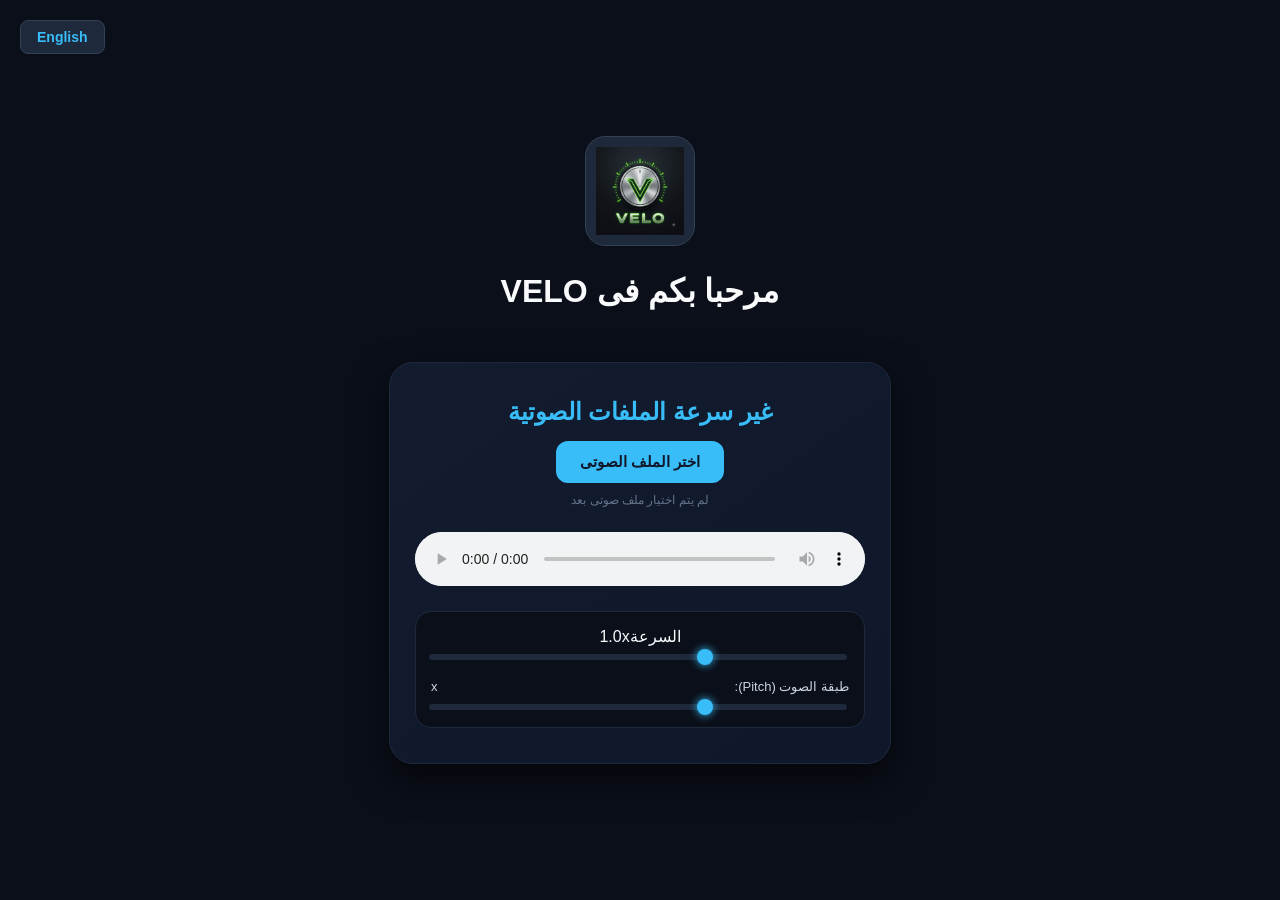
==== index.html @ adcaf822 "Add files via upload" ====
<!DOCTYPE html>
<html lang="ar" dir="rtl">
<head>
    <meta charset="UTF-8">
    <meta name="viewport" content="width=device-width, initial-scale=1.0">
    <link rel="stylesheet" href="style.css">
    <title>VELO</title>
    <link rel="icon" type="image/png" href="لوجو.png">
</head>
<body>
    <div class="logo-container">
        <img src="لوجو.png" alt="VELO Logo" class="site-logo">
    </div>
    <h1>مرحبا بكم فى VELO</h1>
    <a href="en.html" class="lang-btn">English</a>
    <marquee direction="" >
            <p><strong>منصة عربية للتحكم فى سرعة الملفات الصوتية</strong></p>
    </marquee>
    <div class="audio-card">
        <h2>غير سرعة الملفات الصوتية</h2>
        <label for="audio-upload" class="upload-btn">اختر الملف الصوتى</label>
        <input type="file" id="audio-upload" accept="audio/*">
        <div id="file-name" class="file-name">لم يتم اختيار ملف صوتى بعد</div>
        <audio id="audio-element" controls></audio>
        <div class="controls-container">
            <div class="controls-group">
                <label>السرعة<span id="speed-val">1.0</span>x</label>
                <input type="range" id="speed-slider" min="0.5" max="2.0" step="0.1" value="1">
            </div>
            <div class="control-group">
                <label>طبقة الصوت (Pitch): <span id="pitch-val"></span>x</label>
                <input type="range" id="pitch-slider" min="0.5" max="2.0" step="0.1" value="1">
            </div>
        </div>
    </div>
    <script src="main.js">
        localStorage.setItem('preferredLang', 'ar');
    </script>
</body>
</html>
---- style.css ----
/* تنسيق عام للجسم والخلفية المظلمة */
body {
    background-color: #0b0f19;
    color: #f8fafc;
    font-family: 'Segoe UI', Tahoma, Geneva, Verdana, sans-serif;
    display: flex;
    flex-direction: column;
    justify-content: center;
    align-items: center;
    min-height: 100vh;
    margin: 0;
    padding: 20px;
    box-sizing: border-box;
}

/* زر تغيير اللغة الأنيق في الأعلى */
.lang-btn {
    position: absolute;
    top: 20px;
    background-color: #1e293b;
    color: #38bdf8;
    border: 1px solid #334155;
    padding: 8px 16px;
    border-radius: 8px;
    font-weight: bold;
    text-decoration: none;
    font-size: 14px;
    transition: all 0.2s ease;
    z-index: 100;
}

.lang-btn:hover {
    background-color: #38bdf8;
    color: #0f172a;
    box-shadow: 0 0 12px rgba(56, 189, 248, 0.4);
}

/* تحديد اتجاه زر اللغة تلقائياً */
html[dir="rtl"] .lang-btn { left: 20px; }
html[dir="ltr"] .lang-btn { right: 20px; }

/* الكارد المركزي الذي يجمع كل عناصر VELO في منتصف الصفحة تماماً */
.audio-card {
    background: linear-gradient(145deg, #131b2e, #0f172a);
    padding: 35px 25px;
    border-radius: 24px;
    box-shadow: 0 15px 35px rgba(0, 0, 0, 0.6);
    width: 100%;
    max-width: 450px;
    text-align: center;
    border: 1px solid #1e293b;
    display: flex;
    flex-direction: column;
    align-items: center;
    gap: 15px;
}

/* حاوية اللوجو لضمان أبعاد متناسقة */
.logo-container {
    width: 110px;
    height: 110px;
    display: flex;
    justify-content: center;
    align-items: center;
    margin-bottom: 5px;
    background-color: #1e293b;
    border-radius: 20px;
    border: 1px solid #334155;
    padding: 10px;
    box-sizing: border-box;
}

/* صورة اللوجو */
.site-logo {
    max-width: 100%;
    max-height: 100%;
    object-fit: contain;
}

/* النصوص الأساسية */
h2 {
    margin: 0;
    color: #38bdf8;
    font-size: 24px;
    font-weight: 700;
}

p {
    margin: 0 0 10px 0;
    color: #94a3b8;
    font-size: 14px;
    line-height: 1.5;
}

/* مشغل الصوت الافتراضي */
audio {
    width: 100%;
    border-radius: 30px;
    background-color: #f1f5f9;
    margin: 10px 0;
}

/* زر اختيار الملف بشكل عصري */
.upload-btn {
    display: inline-block;
    background-color: #38bdf8;
    color: #0f172a;
    padding: 12px 24px;
    border-radius: 12px;
    font-weight: bold;
    cursor: pointer;
    transition: background-color 0.2s, transform 0.1s;
    font-size: 15px;
}

.upload-btn:hover {
    background-color: #0ea5e9;
    transform: translateY(-1px);
}

#audio-upload {
    display: none;
}

.file-name {
    font-size: 12px;
    color: #64748b;
    margin-top: -5px;
}

/* صندوق التحكم بالمؤشرات */
.controls-container {
    width: 100%;
    background-color: #0b0f19;
    padding: 15px;
    border-radius: 16px;
    border: 1px solid #1e293b;
    box-sizing: border-box;
    display: flex;
    flex-direction: column;
    gap: 15px;
}

.control-group {
    display: flex;
    flex-direction: column;
    gap: 8px;
}

.control-group label {
    display: flex;
    justify-content: space-between;
    font-size: 13px;
    color: #cbd5e1;
}

.control-group span {
    color: #38bdf8;
    font-weight: bold;
}

/* تصميم شريط السحب العصري */
input[type="range"] {
    -webkit-appearance: none;
    width: 100%;
    height: 6px;
    background: #1e293b;
    border-radius: 5px;
    outline: none;
}

input[type="range"]::-webkit-slider-thumb {
    -webkit-appearance: none;
    width: 16px;
    height: 16px;
    background: #38bdf8;
    border-radius: 50%;
    cursor: pointer;
    box-shadow: 0 0 8px #38bdf8;
}
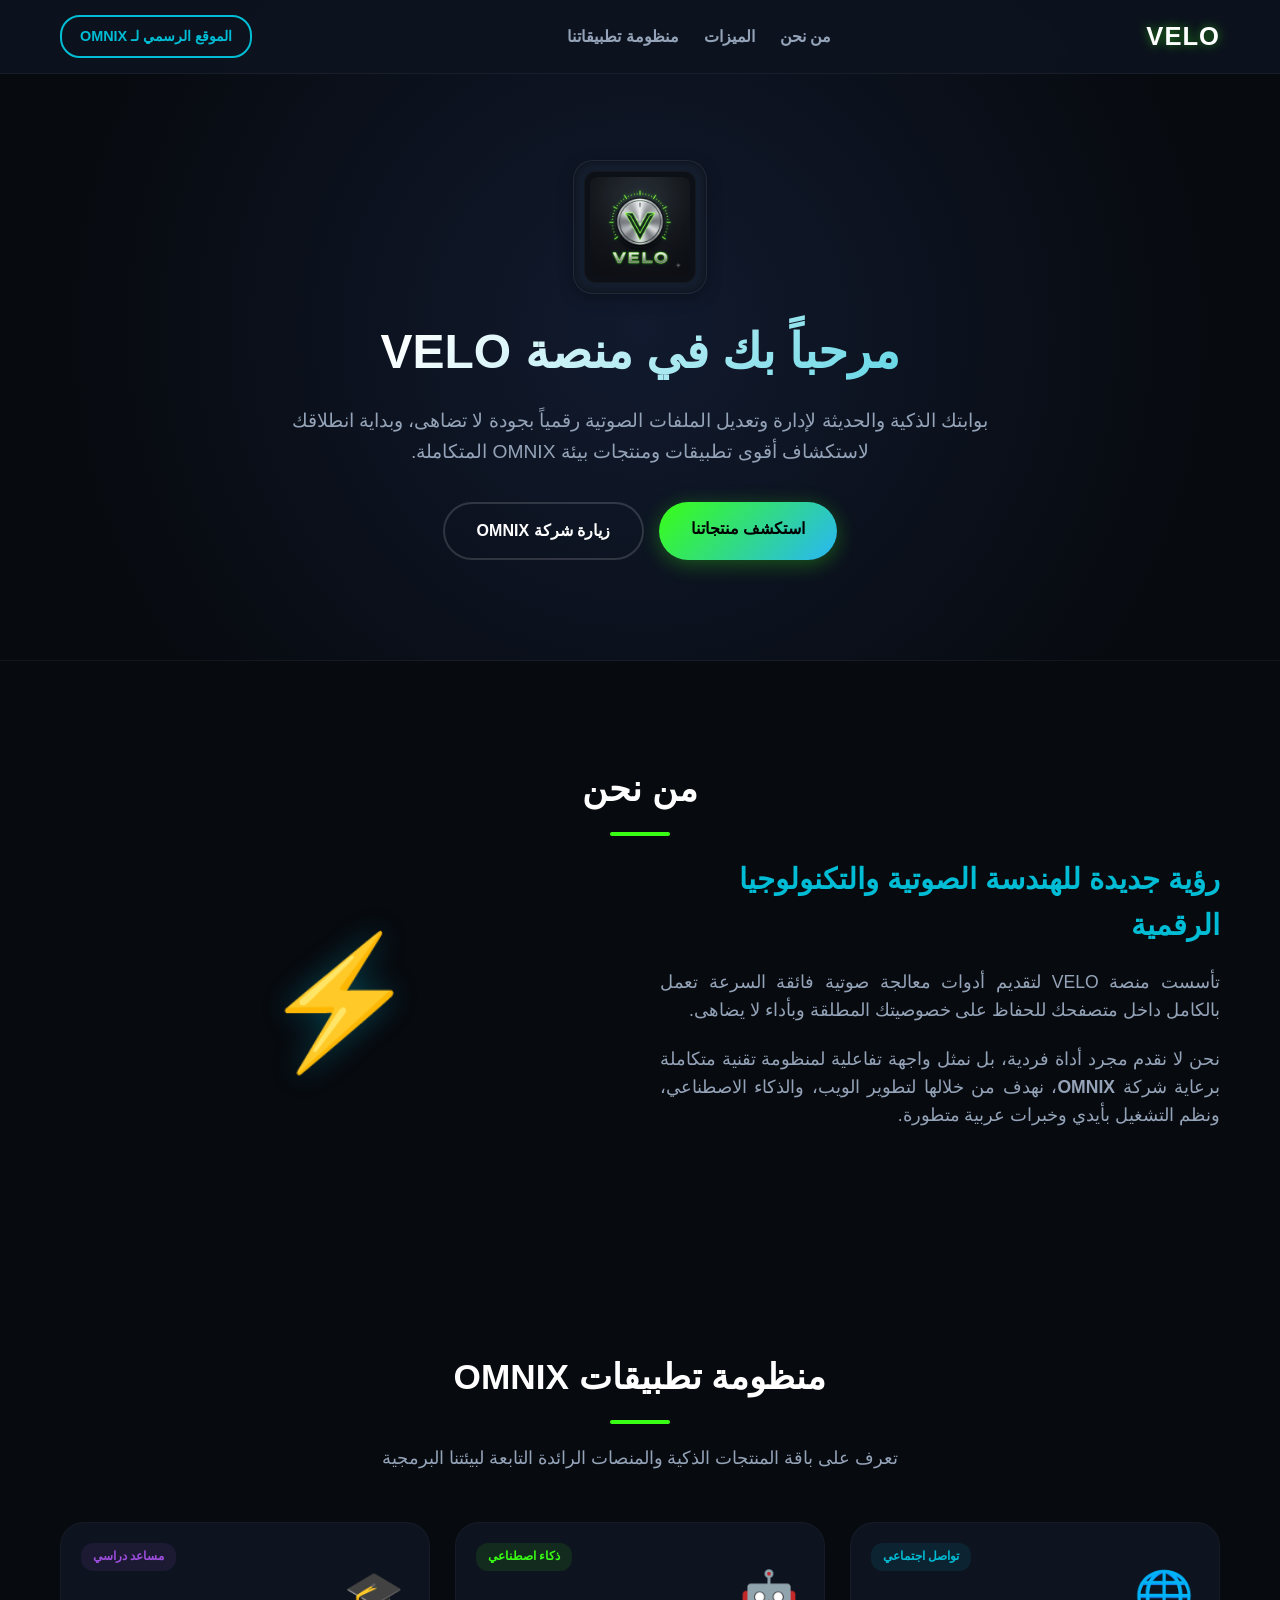
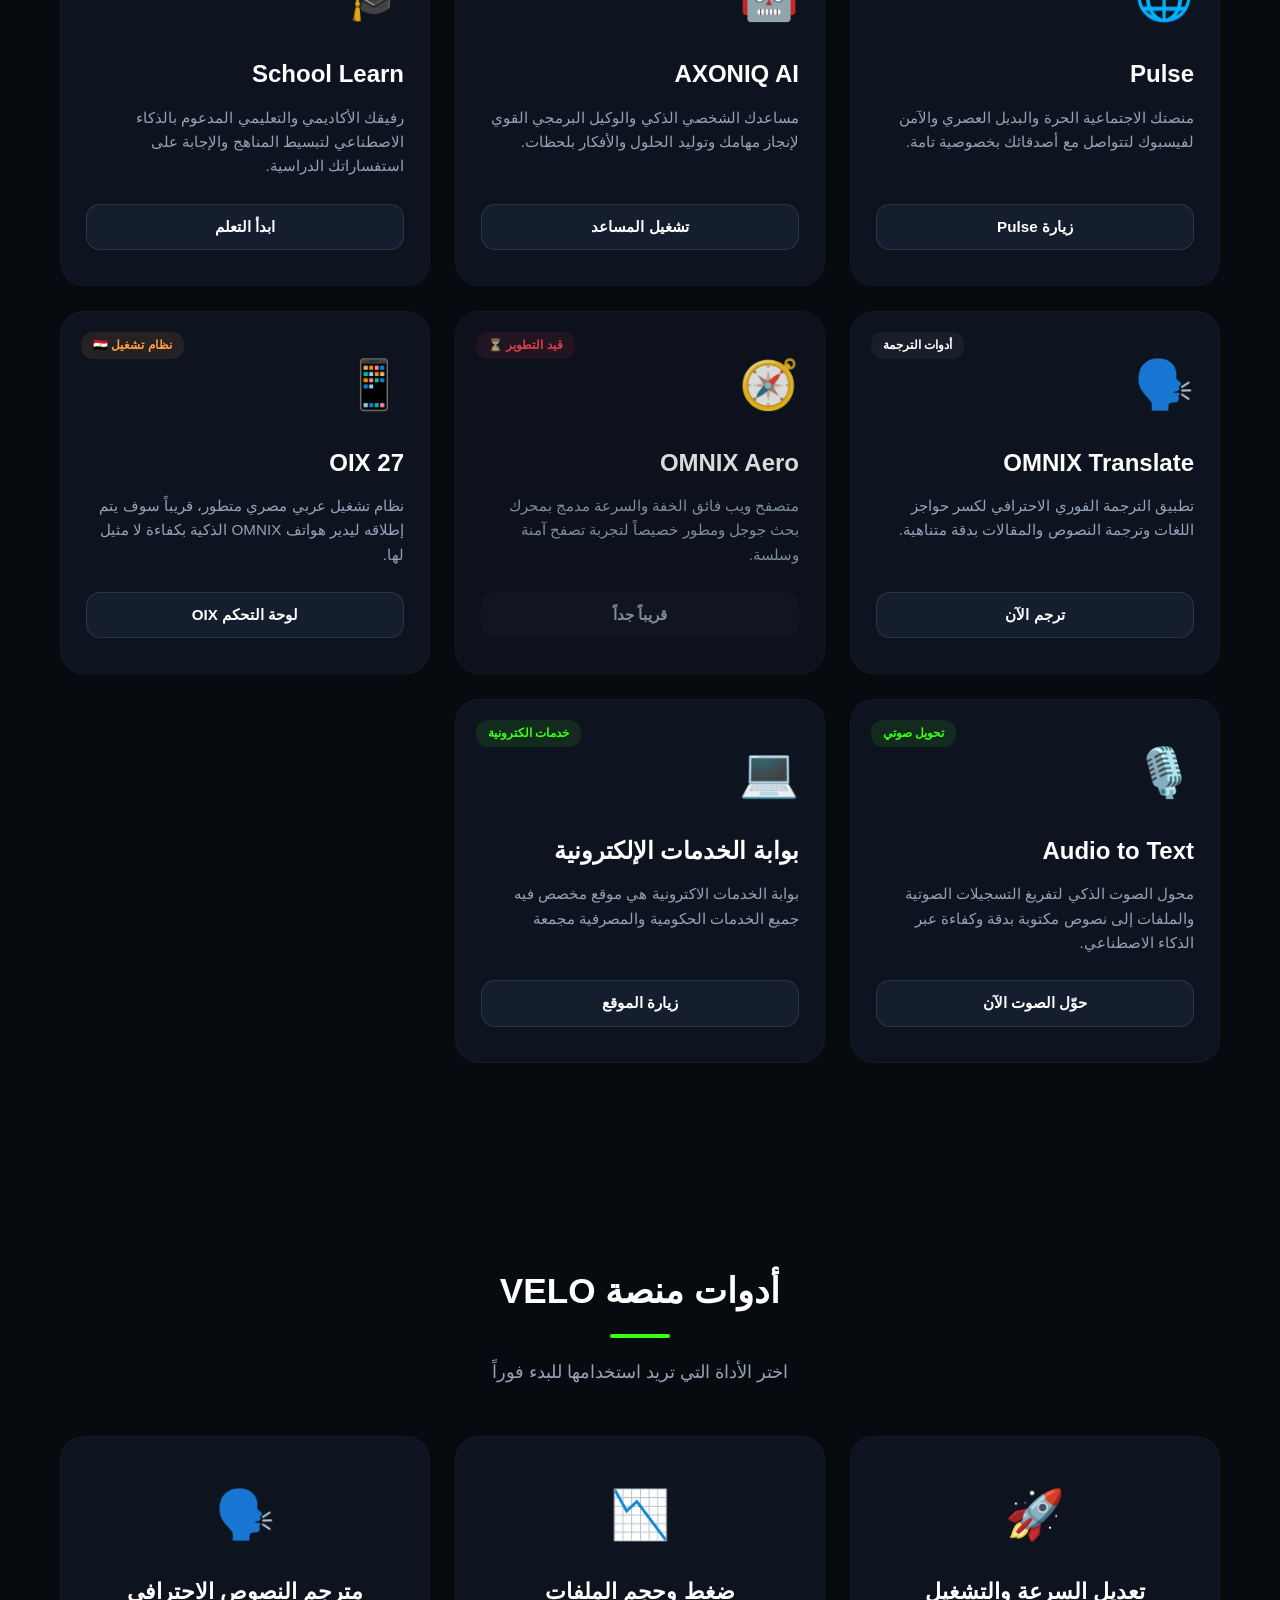
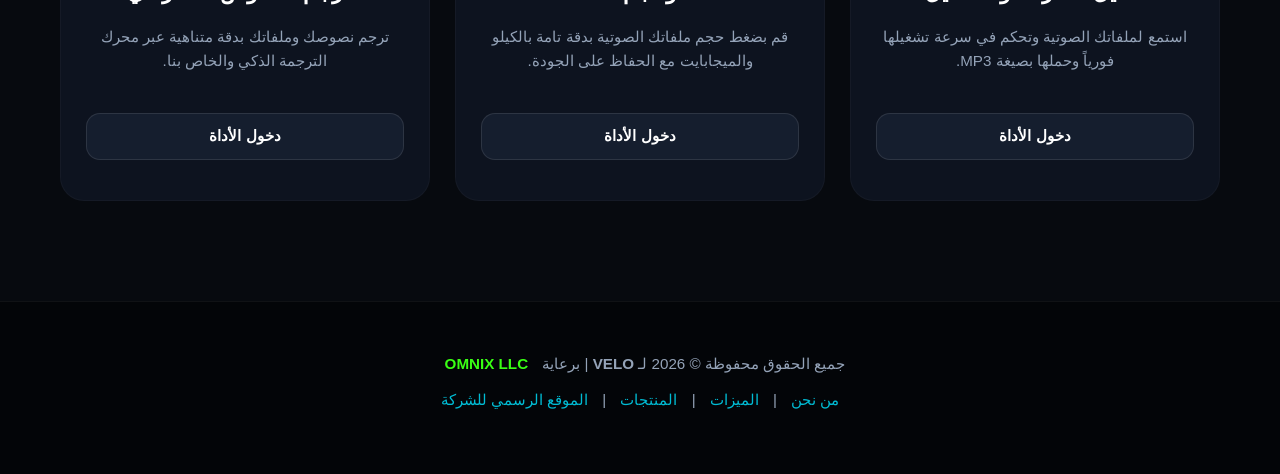
==== commit 98adaf74: "Add files via upload" ====
--- a/index.html
+++ b/index.html
@@ -3,38 +3,181 @@
 <head>
     <meta charset="UTF-8">
     <meta name="viewport" content="width=device-width, initial-scale=1.0">
-    <link rel="stylesheet" href="style.css">
-    <title>VELO</title>
+    <title>VELO - بوابة تطبيقات OMNIX</title>
+    <!-- ربط ملف الـ CSS الخارجي المطور -->
+    <link rel="stylesheet" href="home.css">
+    <link href="https://fonts.googleapis.com/css2?family=Cairo:wght@400;600;700;900&display=swap" rel="stylesheet">
     <link rel="icon" type="image/png" href="لوجو.png">
 </head>
 <body>
-    <div class="logo-container">
-        <img src="لوجو.png" alt="VELO Logo" class="site-logo">
-    </div>
-    <h1>مرحبا بكم فى VELO</h1>
-    <a href="en.html" class="lang-btn">English</a>
-    <marquee direction="" >
-            <p><strong>منصة عربية للتحكم فى سرعة الملفات الصوتية</strong></p>
-    </marquee>
-    <div class="audio-card">
-        <h2>غير سرعة الملفات الصوتية</h2>
-        <label for="audio-upload" class="upload-btn">اختر الملف الصوتى</label>
-        <input type="file" id="audio-upload" accept="audio/*">
-        <div id="file-name" class="file-name">لم يتم اختيار ملف صوتى بعد</div>
-        <audio id="audio-element" controls></audio>
-        <div class="controls-container">
-            <div class="controls-group">
-                <label>السرعة<span id="speed-val">1.0</span>x</label>
-                <input type="range" id="speed-slider" min="0.5" max="2.0" step="0.1" value="1">
+
+    <!-- شريط التنقل العلوي (Navbar) -->
+    <nav class="navbar">
+        <div class="nav-container">
+            <div class="nav-brand">
+                <span class="brand-glow">VELO</span>
             </div>
-            <div class="control-group">
-                <label>طبقة الصوت (Pitch): <span id="pitch-val"></span>x</label>
-                <input type="range" id="pitch-slider" min="0.5" max="2.0" step="0.1" value="1">
+            <ul class="nav-links">
+                <li><a href="#about">من نحن</a></li>
+                <li><a href="#features">الميزات</a></li>
+                <li><a href="#products">منظومة تطبيقاتنا</a></li>
+            </ul>
+            <a href="https://omnixllc.lovable.app" target="_blank" class="btn-nav">الموقع الرسمي لـ OMNIX</a>
+        </div>
+    </nav>
+
+    <!-- قسم الترحيب والبطولة -->
+    <header class="hero">
+        <div class="logo-container">
+            <div class="logo-wrapper">
+                <img src="لوجو.png" alt="VELO Logo" class="logo-img">
             </div>
         </div>
-    </div>
-    <script src="main.js">
-        localStorage.setItem('preferredLang', 'ar');
-    </script>
+        <h1>مرحباً بك في منصة VELO</h1>
+        <p>بوابتك الذكية والحديثة لإدارة وتعديل الملفات الصوتية رقمياً بجودة لا تضاهى، وبداية انطلاقك لاستكشاف أقوى تطبيقات ومنتجات بيئة OMNIX المتكاملة.</p>
+        <div class="hero-actions">
+            <a href="#products" class="btn-primary">استكشف منتجاتنا</a>
+            <a href="https://omnixllc.lovable.app" target="_blank" class="btn-secondary-hero">زيارة شركة OMNIX</a>
+        </div>
+    </header>
+
+    <!-- قسم من نحن -->
+    <section id="about">
+        <h2 class="section-title">من نحن</h2>
+        <div class="about-grid">
+            <div class="about-col about-text">
+                <h3>رؤية جديدة للهندسة الصوتية والتكنولوجيا الرقمية</h3>
+                <p>تأسست منصة VELO لتقديم أدوات معالجة صوتية فائقة السرعة تعمل بالكامل داخل متصفحك للحفاظ على خصوصيتك المطلقة وبأداء لا يضاهى.</p>
+                <p>نحن لا نقدم مجرد أداة فردية، بل نمثل واجهة تفاعلية لمنظومة تقنية متكاملة برعاية شركة <strong>OMNIX</strong>، نهدف من خلالها لتطوير الويب، والذكاء الاصطناعي، ونظم التشغيل بأيدي وخبرات عربية متطورة.</p>
+            </div>
+            <div class="about-col icon-col">
+                <div class="about-graphic">⚡</div>
+            </div>
+        </div>
+    </section>
+
+    <!-- قسم منتجات المنصة (Products Grid Showcase) -->
+    <section id="products">
+        <h2 class="section-title">منظومة تطبيقات OMNIX</h2>
+        <p class="section-subtitle">تعرف على باقة المنتجات الذكية والمنصات الرائدة التابعة لبيئتنا البرمجية</p>
+        
+        <div class="products-grid">
+            
+            <!-- 1. Pulse -->
+            <div class="product-card">
+                <div class="prod-badge badge-social">تواصل اجتماعي</div>
+                <div class="prod-icon">🌐</div>
+                <h3>Pulse</h3>
+                <p>منصتك الاجتماعية الحرة والبديل العصري والآمن لفيسبوك لتتواصل مع أصدقائك بخصوصية تامة.</p>
+                <a href="https://pulse-omnix.lovable.app" target="_blank" class="prod-link-btn">زيارة Pulse</a>
+            </div>
+
+            <!-- 2. AXONIQ AI -->
+            <div class="product-card">
+                <div class="prod-badge badge-ai">ذكاء اصطناعي</div>
+                <div class="prod-icon">🤖</div>
+                <h3>AXONIQ AI</h3>
+                <p>مساعدك الشخصي الذكي والوكيل البرمجي القوي لإنجاز مهامك وتوليد الحلول والأفكار بلحظات.</p>
+                <a href="https://agent.jotform.com/01999feb586f7f22bc2e40ecd0f77e2ca2d9" target="_blank" class="prod-link-btn">تشغيل المساعد</a>
+            </div>
+
+            <!-- 3. School Learn -->
+            <div class="product-card">
+                <div class="prod-badge badge-edu">مساعد دراسي</div>
+                <div class="prod-icon">🎓</div>
+                <h3>School Learn</h3>
+                <p>رفيقك الأكاديمي والتعليمي المدعوم بالذكاء الاصطناعي لتبسيط المناهج والإجابة على استفساراتك الدراسية.</p>
+                <a href="https://app.edcafe.ai/chatbots/694bc76c77a50eb783944f0c" target="_blank" class="prod-link-btn">ابدأ التعلم</a>
+            </div>
+
+            <!-- 4. OMNIX Translate -->
+            <div class="product-card">
+                <div class="prod-badge badge-tool">أدوات الترجمة</div>
+                <div class="prod-icon">🗣️</div>
+                <h3>OMNIX Translate</h3>
+                <p>تطبيق الترجمة الفوري الاحترافي لكسر حواجز اللغات وترجمة النصوص والمقالات بدقة متناهية.</p>
+                <a href="https://omnix-translate.lovable.app" target="_blank" class="prod-link-btn">ترجم الآن</a>
+            </div>
+
+            <!-- 5. OMNIX Aero -->
+            <div class="product-card dev-card">
+                <div class="prod-badge badge-dev">قيد التطوير ⏳</div>
+                <div class="prod-icon">🧭</div>
+                <h3>OMNIX Aero</h3>
+                <p>متصفح ويب فائق الخفة والسرعة مدمج بمحرك بحث جوجل ومطور خصيصاً لتجربة تصفح آمنة وسلسة.</p>
+                <span class="prod-link-btn disabled">قريباً جداً</span>
+            </div>
+
+            <!-- 6. OIX 27 -->
+            <div class="product-card">
+                <div class="prod-badge badge-os">نظام تشغيل 🇪🇬</div>
+                <div class="prod-icon">📱</div>
+                <h3>OIX 27</h3>
+                <p>نظام تشغيل عربي مصري متطور، قريباً سوف يتم إطلاقه ليدير هواتف OMNIX الذكية بكفاءة لا مثيل لها.</p>
+                <a href="https://oix-os-dashboard-32710971962.us-west1.run.app/" target="_blank" class="prod-link-btn btn-os">لوحة التحكم OIX</a>
+            </div>
+
+            <!-- 7. Audio to Text -->
+            <div class="product-card">
+                <div class="prod-badge badge-ai">تحويل صوتي</div>
+                <div class="prod-icon">🎙️</div>
+                <h3>Audio to Text</h3>
+                <p>محول الصوت الذكي لتفريغ التسجيلات الصوتية والملفات إلى نصوص مكتوبة بدقة وكفاءة عبر الذكاء الاصطناعي.</p>
+                <a href="https://ai.studio/apps/50021029-25b6-42e1-9110-183f9dffd6e2?fullscreenApplet=true" target="_blank" class="prod-link-btn">حوّل الصوت الآن</a>
+            </div>
+            <div class="product-card">
+                <div class="prod-badge badge-ai">خدمات الكترونية</div>
+                <div class="prod-icon">💻</div>
+                <h3>بوابة الخدمات الإلكترونية</h3>
+                <p>بوابة الخدمات الاكترونية هي موقع مخصص فيه جميع الخدمات الحكومية والمصرفية مجمعة</p>
+                <a href="https://abdou825.github.io/bwabet-elkhadmat/" target="_blank" class="prod-link-btn">زيارة الموقع</a>
+            </div>
+
+        </div>
+    </section>
+    <!-- قسم ميزات وأدوات المنصة التفاعلي -->
+    <section id="features">
+        <h2 class="section-title">أدوات منصة VELO</h2>
+        <p class="section-subtitle">اختر الأداة التي تريد استخدامها للبدء فوراً</p>
+        <div class="features-grid">
+            
+            <!-- كارت أداة السرعة -->
+            <div class="feature-card">
+                <div class="feature-icon">🚀</div>
+                <h3>تعديل السرعة والتشغيل</h3>
+                <p>استمع لملفاتك الصوتية وتحكم في سرعة تشغيلها فورياً وحملها بصيغة MP3.</p>
+                <a href="ar.html" class="prod-link-btn" style="margin-top: 15px;">دخول الأداة</a>
+            </div>
+
+            <!-- كارت أداة الضغط -->
+            <div class="feature-card">
+                <div class="feature-icon">📉</div>
+                <h3>ضغط وحجم الملفات</h3>
+                <p>قم بضغط حجم ملفاتك الصوتية بدقة تامة بالكيلو والميجابايت مع الحفاظ على الجودة.</p>
+                <a href="compress_ar.html" class="prod-link-btn" style="margin-top: 15px;">دخول الأداة</a>
+            </div>
+
+            <!-- كارت أداة الترجمة -->
+            <div class="feature-card">
+                <div class="feature-icon">🗣️</div>
+                <h3>مترجم النصوص الاحترافي</h3>
+                <p>ترجم نصوصك وملفاتك بدقة متناهية عبر محرك الترجمة الذكي والخاص بنا.</p>
+                <a href="translate.html" class="prod-link-btn" style="margin-top: 15px;">دخول الأداة</a>
+            </div>
+
+        </div>
+    </section>
+
+    <!-- تذييل الصفحة -->
+    <footer>
+        <p>جميع الحقوق محفوظة © 2026 لـ <strong>VELO</strong> | برعاية <a href="https://omnixllc.lovable.app" target="_blank" style="color: var(--color-neon-green); font-weight: bold;">OMNIX LLC</a></p>
+        <p>
+            <a href="#about">من نحن</a> | 
+            <a href="#features">الميزات</a> | 
+            <a href="#products">المنتجات</a> | 
+            <a href="https://omnixllc.lovable.app" target="_blank">الموقع الرسمي للشركة</a>
+        </p>
+    </footer>
+
 </body>
 </html>
--- a/home.css
+++ b/home.css
@@ -0,0 +1,470 @@
+/* إعدادات الخطوط والألوان العامة للمظهر المظلم الحديث */
+:root {
+    --bg-dark: #070a0f;
+    --bg-card: #0d131f;
+    --bg-accent: #151e2e;
+    --text-main: #ffffff;
+    --text-muted: #94a3b8;
+    --color-neon-green: #39ff14;
+    --color-blue: #00bcd4;
+    --color-purple: #9d4edd;
+    --color-red: #ff4757;
+    --transition-speed: 0.3s;
+}
+
+* {
+    box-sizing: border-box;
+    margin: 0;
+    padding: 0;
+    font-family: 'Segoe UI', Tahoma, Geneva, Verdana, sans-serif;
+}
+
+body {
+    background-color: var(--bg-dark);
+    color: var(--text-main);
+    line-height: 1.6;
+    overflow-x: hidden;
+}
+
+/* شريط التنقل العلوي (Navbar) */
+.navbar {
+    background-color: rgba(13, 19, 31, 0.95);
+    border-bottom: 1px solid rgba(255, 255, 255, 0.05);
+    position: fixed;
+    top: 0;
+    left: 0;
+    width: 100%;
+    z-index: 1000;
+    backdrop-filter: blur(10px);
+}
+
+.nav-container {
+    max-width: 1200px;
+    margin: 0 auto;
+    padding: 15px 20px;
+    display: flex;
+    justify-content: space-between;
+    align-items: center;
+}
+
+.nav-brand .brand-glow {
+    font-size: 1.6rem;
+    font-weight: 900;
+    color: var(--text-main);
+    letter-spacing: 1px;
+    text-shadow: 0 0 10px rgba(57, 255, 20, 0.5);
+}
+
+.nav-links {
+    display: flex;
+    list-style: none;
+    gap: 25px;
+}
+
+.nav-links a {
+    color: var(--text-muted);
+    text-decoration: none;
+    font-weight: 600;
+    transition: color var(--transition-speed);
+}
+
+.nav-links a:hover {
+    color: var(--color-neon-green);
+}
+
+.btn-nav {
+    background-color: transparent;
+    color: var(--color-blue);
+    border: 2px solid var(--color-blue);
+    padding: 8px 18px;
+    border-radius: 20px;
+    text-decoration: none;
+    font-weight: bold;
+    font-size: 0.9rem;
+    transition: all var(--transition-speed);
+}
+
+.btn-nav:hover {
+    background-color: var(--color-blue);
+    color: #000;
+    box-shadow: 0 0 15px rgba(0, 188, 212, 0.4);
+}
+
+/* حاوية الشعار الاحترافي المقتبس من التصميم */
+.logo-container {
+    display: inline-flex;
+    justify-content: center;
+    align-items: center;
+    background-color: var(--bg-accent);
+    padding: 10px;
+    border-radius: 20px;
+    box-shadow: inset 0 0 8px rgba(0, 0, 0, 0.5), 
+                0 4px 15px rgba(0, 0, 0, 0.3);
+    border: 1px solid rgba(255, 255, 255, 0.05);
+    transition: transform var(--transition-speed) ease, box-shadow var(--transition-speed) ease;
+    margin-bottom: 20px;
+}
+
+.logo-wrapper {
+    background-color: #0d1117;
+    padding: 5px;
+    border-radius: 12px;
+    display: flex;
+    justify-content: center;
+    align-items: center;
+    overflow: hidden;
+    border: 1px solid rgba(255, 255, 255, 0.03);
+}
+
+.logo-img {
+    width: 100px;
+    height: 100px;
+    object-fit: cover;
+    border-radius: 8px;
+    display: block;
+}
+
+.logo-container:hover {
+    transform: translateY(-2px);
+    box-shadow: inset 0 0 8px rgba(0, 0, 0, 0.5), 
+                0 8px 25px rgba(57, 255, 20, 0.2);
+}
+
+/* قسم الترحيب / البطولة (Hero Section) */
+header.hero {
+    position: relative;
+    padding: 160px 20px 100px;
+    text-align: center;
+    background: radial-gradient(circle at center, #111a2e 0%, var(--bg-dark) 80%);
+    border-bottom: 1px solid rgba(255, 255, 255, 0.05);
+}
+
+.hero h1 {
+    font-size: 3rem;
+    font-weight: 800;
+    margin-bottom: 15px;
+    background: linear-gradient(135deg, var(--text-main) 30%, var(--color-blue) 100%);
+    -webkit-background-clip: text;
+    -webkit-text-fill-color: transparent;
+}
+
+.hero p {
+    font-size: 1.2rem;
+    color: var(--text-muted);
+    max-width: 750px;
+    margin: 0 auto 35px;
+}
+
+.hero-actions {
+    display: flex;
+    justify-content: center;
+    gap: 15px;
+}
+
+.btn-primary {
+    display: inline-block;
+    background: linear-gradient(135deg, var(--color-neon-green) 0%, #29b6f6 100%);
+    color: #000;
+    font-weight: bold;
+    padding: 14px 32px;
+    border-radius: 30px;
+    text-decoration: none;
+    box-shadow: 0 4px 20px rgba(57, 255, 20, 0.3);
+    transition: all var(--transition-speed) ease;
+}
+
+.btn-primary:hover {
+    transform: translateY(-3px);
+    box-shadow: 0 8px 25px rgba(57, 255, 20, 0.5);
+}
+
+.btn-secondary-hero {
+    display: inline-block;
+    background-color: transparent;
+    color: var(--text-main);
+    font-weight: bold;
+    padding: 14px 32px;
+    border-radius: 30px;
+    text-decoration: none;
+    border: 2px solid rgba(255, 255, 255, 0.15);
+    transition: all var(--transition-speed) ease;
+}
+
+.btn-secondary-hero:hover {
+    background-color: rgba(255, 255, 255, 0.05);
+    border-color: var(--text-main);
+}
+
+/* التنسيق العام للأقسام */
+section {
+    padding: 100px 20px;
+    max-width: 1200px;
+    margin: 0 auto;
+}
+
+.section-title {
+    text-align: center;
+    font-size: 2.2rem;
+    margin-bottom: 20px;
+    position: relative;
+    color: var(--text-main);
+}
+
+.section-title::after {
+    content: '';
+    display: block;
+    width: 60px;
+    height: 4px;
+    background: var(--color-neon-green);
+    margin: 15px auto 0;
+    border-radius: 2px;
+}
+
+.section-subtitle {
+    text-align: center;
+    color: var(--text-muted);
+    font-size: 1.1rem;
+    margin-bottom: 50px;
+}
+
+/* قسم من نحن */
+.about-grid {
+    display: flex;
+    gap: 40px;
+    align-items: center;
+    justify-content: space-between;
+}
+
+.about-col {
+    flex: 1;
+}
+
+.about-text h3 {
+    font-size: 1.8rem;
+    margin-bottom: 20px;
+    color: var(--color-blue);
+}
+
+.about-text p {
+    color: var(--text-muted);
+    font-size: 1.1rem;
+    margin-bottom: 20px;
+    text-align: justify;
+}
+
+.icon-col {
+    display: flex;
+    justify-content: center;
+    align-items: center;
+}
+
+.about-graphic {
+    font-size: 8rem; 
+    color: var(--color-blue); 
+    text-shadow: 0 0 30px rgba(0, 188, 212, 0.3);
+}
+
+/* قسم ميزات المنصة كأدوات تفاعلية */
+.features-grid {
+    display: flex;
+    gap: 25px;
+    justify-content: space-between;
+}
+
+.feature-card {
+    flex: 1;
+    background-color: var(--bg-card);
+    padding: 40px 25px;
+    border-radius: 24px;
+    text-align: center;
+    border: 1px solid rgba(255, 255, 255, 0.03);
+    display: flex;
+    flex-direction: column;
+    justify-content: space-between;
+    transition: all var(--transition-speed) ease;
+}
+
+.feature-card:hover {
+    transform: translateY(-8px);
+    border-color: rgba(57, 255, 20, 0.3);
+    box-shadow: 0 12px 30px rgba(57, 255, 20, 0.08);
+}
+
+.feature-icon {
+    font-size: 3rem;
+    color: var(--color-neon-green);
+    margin-bottom: 20px;
+}
+
+.feature-card h3 {
+    font-size: 1.4rem;
+    margin-bottom: 15px;
+    color: var(--text-main);
+}
+
+.feature-card p {
+    color: var(--text-muted);
+    font-size: 0.95rem;
+    margin-bottom: 25px;
+    flex-grow: 1;
+}
+
+/* قسم شبكة المنتجات لـ OMNIX (Products Grid) */
+.products-grid {
+    display: grid;
+    grid-template-columns: repeat(auto-fit, minmax(320px, 1fr));
+    gap: 25px;
+}
+
+.product-card {
+    background-color: var(--bg-card);
+    border-radius: 24px;
+    padding: 35px 25px;
+    border: 1px solid rgba(255, 255, 255, 0.03);
+    position: relative;
+    display: flex;
+    flex-direction: column;
+    justify-content: space-between;
+    align-items: flex-start;
+    transition: all var(--transition-speed) ease;
+}
+
+.product-card:hover {
+    transform: translateY(-6px);
+    border-color: rgba(0, 188, 212, 0.3);
+    box-shadow: 0 12px 30px rgba(0, 0, 0, 0.5);
+}
+
+/* بادج نوع وتصنيف التطبيق */
+.prod-badge {
+    position: absolute;
+    top: 20px;
+    left: 20px;
+    font-size: 0.75rem;
+    font-weight: bold;
+    padding: 4px 12px;
+    border-radius: 12px;
+}
+
+.badge-social { background-color: rgba(0, 188, 212, 0.1); color: var(--color-blue); }
+.badge-ai { background-color: rgba(57, 255, 20, 0.1); color: var(--color-neon-green); }
+.badge-edu { background-color: rgba(157, 78, 221, 0.1); color: var(--color-purple); }
+.badge-tool { background-color: rgba(255, 255, 255, 0.05); color: var(--text-main); }
+.badge-dev { background-color: rgba(255, 71, 87, 0.1); color: var(--color-red); }
+.badge-os { background-color: rgba(255, 159, 67, 0.1); color: #ff9f43; }
+
+.prod-icon {
+    font-size: 3rem;
+    margin-bottom: 20px;
+}
+
+.product-card h3 {
+    font-size: 1.5rem;
+    color: var(--text-main);
+    margin-bottom: 12px;
+}
+
+.product-card p {
+    color: var(--text-muted);
+    font-size: 0.95rem;
+    margin-bottom: 25px;
+    flex-grow: 1;
+}
+
+/* زر الرابط للتحويل للمنتج */
+.prod-link-btn {
+    display: inline-block;
+    width: 100%;
+    text-align: center;
+    background-color: var(--bg-accent);
+    color: var(--text-main);
+    border: 1px solid rgba(255, 255, 255, 0.1);
+    padding: 10px 0;
+    border-radius: 14px;
+    text-decoration: none;
+    font-weight: bold;
+    font-size: 0.95rem;
+    transition: all var(--transition-speed) ease;
+}
+
+.prod-link-btn:hover {
+    background-color: var(--color-neon-green);
+    color: #000;
+    border-color: var(--color-neon-green);
+    box-shadow: 0 5px 15px rgba(57, 255, 20, 0.3);
+}
+
+.prod-link-btn.btn-os:hover {
+    background-color: #ff9f43;
+    color: #000;
+    border-color: #ff9f43;
+    box-shadow: 0 5px 15px rgba(255, 159, 67, 0.3);
+}
+
+/* تجميد الكارت التابع لـ Aero لأنه قيد التطوير */
+.dev-card {
+    opacity: 0.85;
+}
+
+.prod-link-btn.disabled {
+    background-color: rgba(255, 255, 255, 0.02);
+    color: var(--text-muted);
+    border-color: transparent;
+    cursor: not-allowed;
+}
+
+.prod-link-btn.disabled:hover {
+    background-color: rgba(255, 255, 255, 0.02);
+    color: var(--text-muted);
+    box-shadow: none;
+}
+
+/* تذييل الصفحة Footer */
+footer {
+    background-color: #030508;
+    padding: 50px 20px;
+    text-align: center;
+    border-top: 1px solid rgba(255, 255, 255, 0.05);
+    color: var(--text-muted);
+    font-size: 0.95rem;
+}
+
+footer p {
+    margin-bottom: 12px;
+}
+
+footer a {
+    color: var(--color-blue);
+    text-decoration: none;
+    margin: 0 10px;
+    transition: color var(--transition-speed);
+}
+
+footer a:hover {
+    color: var(--color-neon-green);
+}
+
+/* التجاوب مع الشاشات الصغيرة (الهواتف) */
+@media (max-width: 768px) {
+    .nav-links {
+        display: none; /* إخفاء القائمة لتوفير مساحة على الهاتف والتركيز على زر OMNIX */
+    }
+    .about-grid, .features-grid {
+        flex-direction: column;
+        gap: 30px;
+    }
+    .about-col, .feature-card {
+        width: 100%;
+    }
+    header.hero h1 {
+        font-size: 2.2rem;
+    }
+    .hero-actions {
+        flex-direction: column;
+        align-items: center;
+    }
+    .btn-primary, .btn-secondary-hero {
+        width: 100%;
+        max-width: 300px;
+    }
+}
